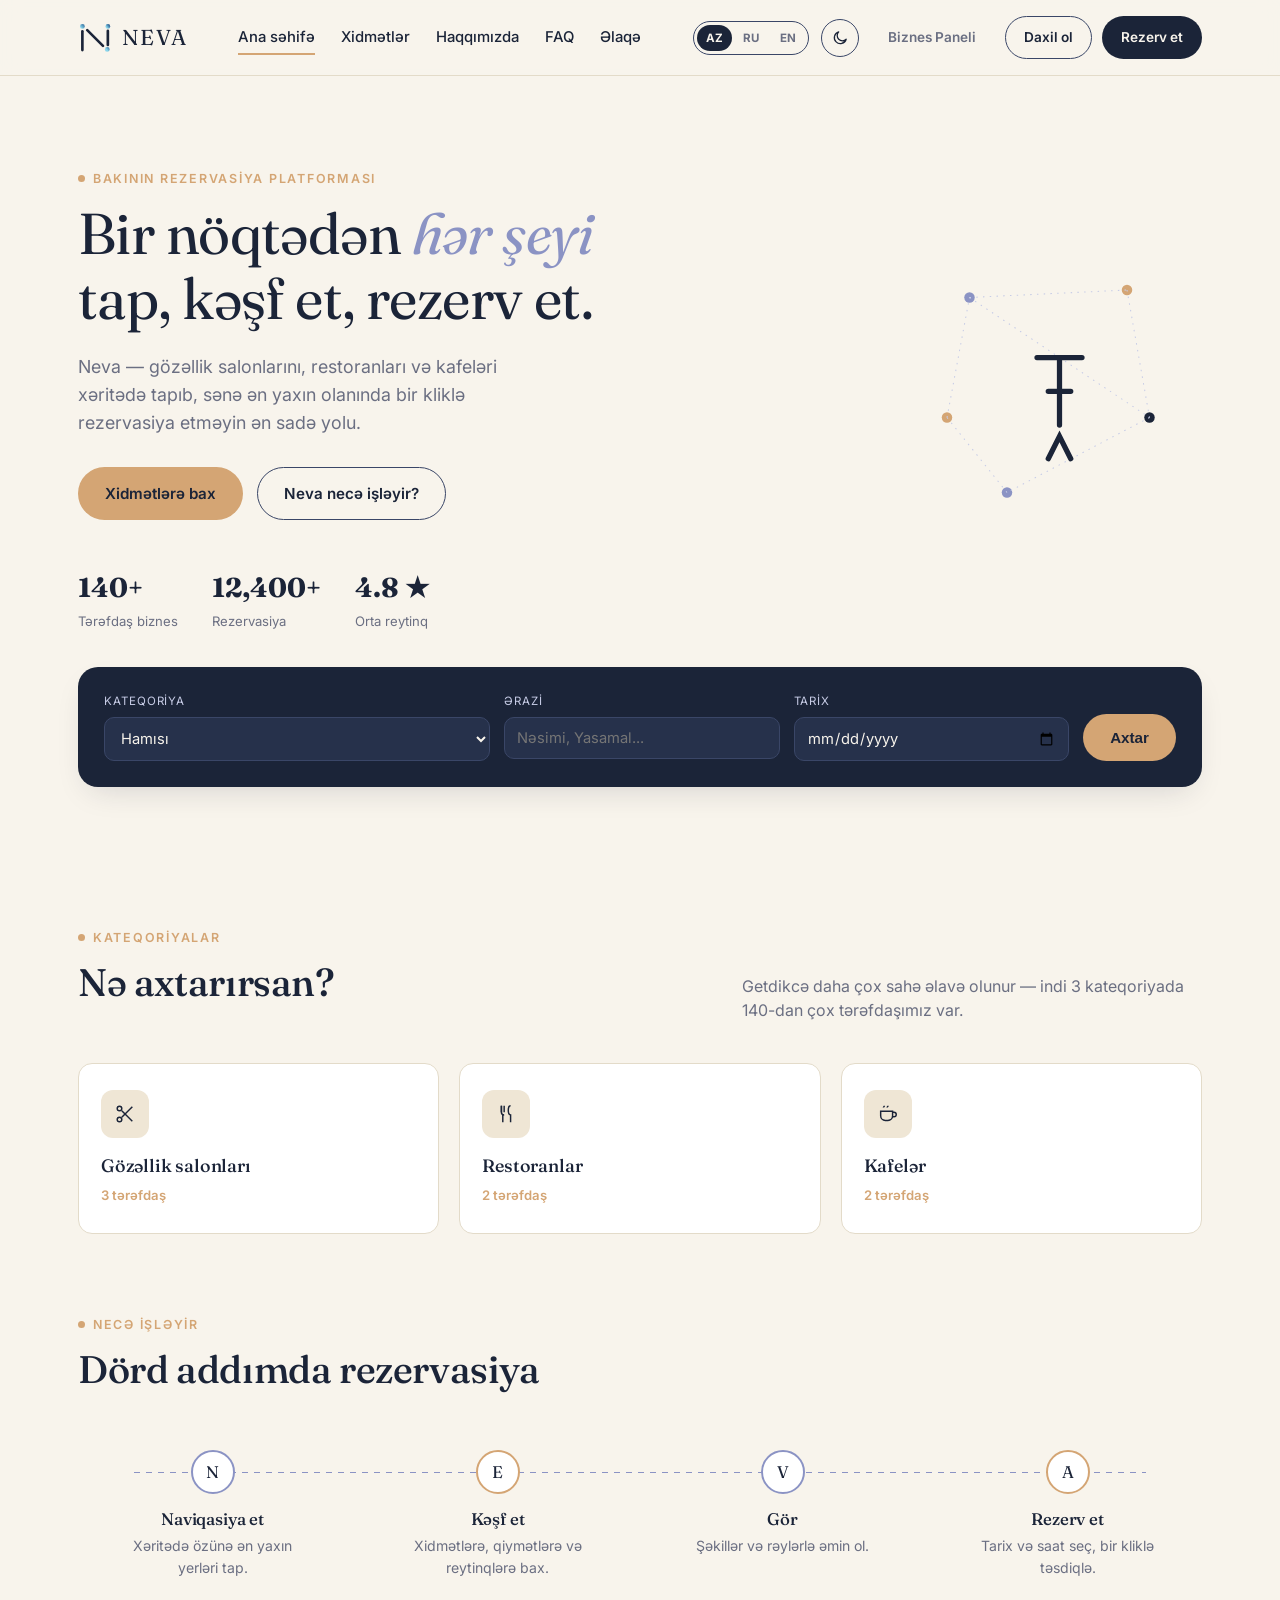
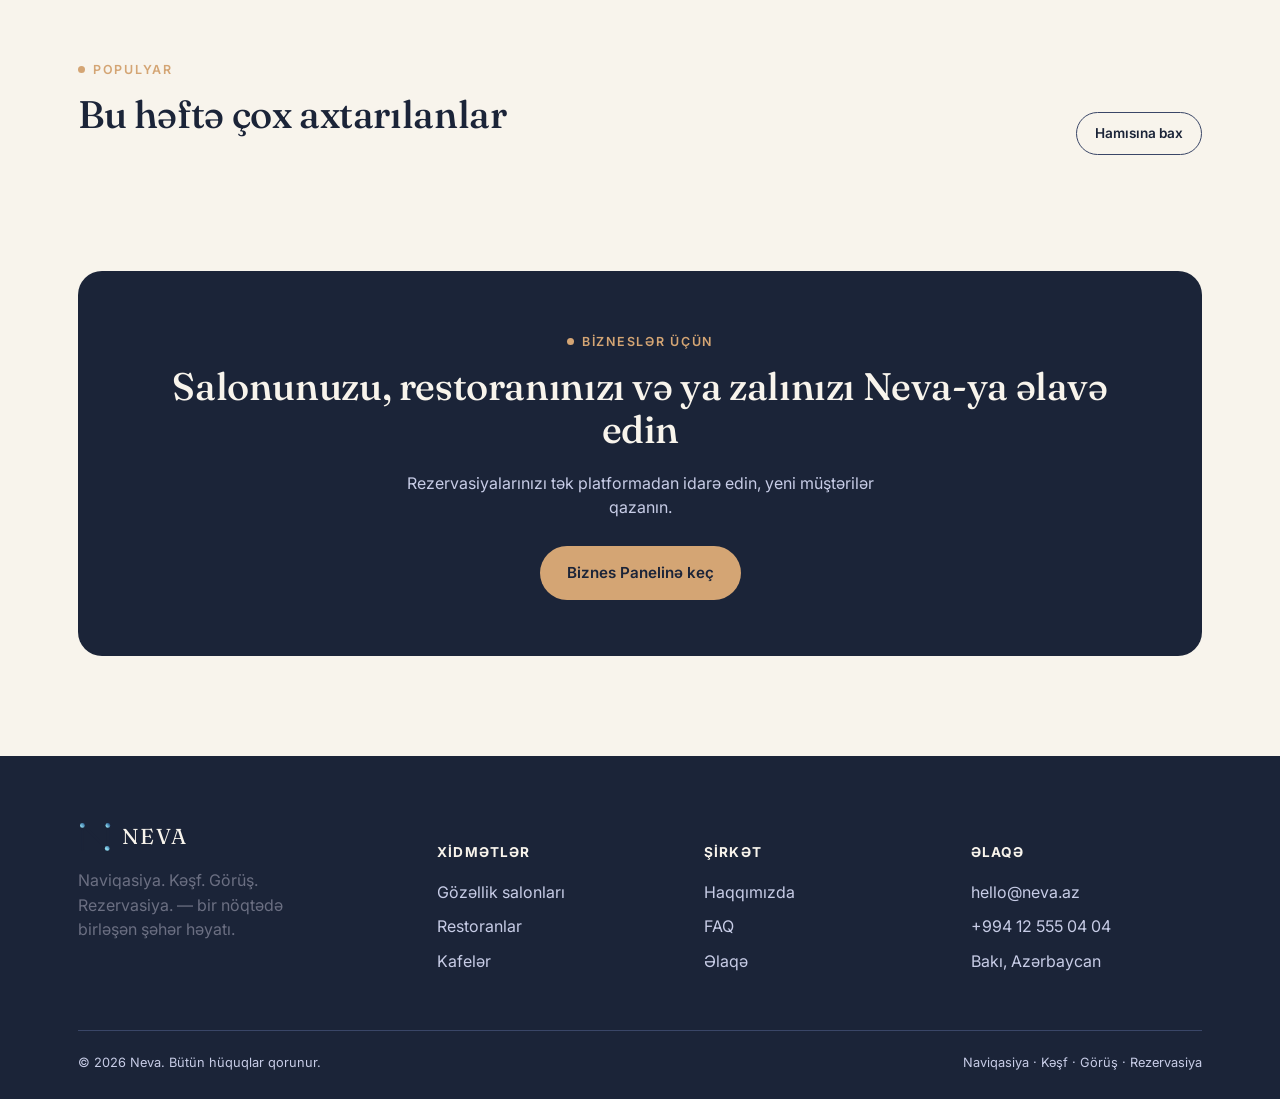
==== index.html @ 96205be0 "first commit" ====
<!DOCTYPE html>
<html lang="az">

<head>
  <meta charset="UTF-8">
  <meta name="viewport" content="width=device-width, initial-scale=1.0">
  <title>Neva — Naviqasiya. Kəşf. Görüş. Rezervasiya.</title>
  <link rel="icon" type="image/svg+xml" href="assets/favicon.svg">
  <script>(function () { try { var t = localStorage.getItem('neva_theme'); if (!t) { t = window.matchMedia && window.matchMedia('(prefers-color-scheme: dark)').matches ? 'dark' : 'light'; } document.documentElement.setAttribute('data-theme', t); } catch (e) { } })();</script>
  <link rel="stylesheet" href="css/style.css">
</head>

<body>

  <header class="site-header">
    <div class="nav">
      <a href="index.html" class="logo">
        <span class="logo-icon" data-neva-logo="34"></span>
        <span class="logo-word">NEVA</span>
      </a>
      <nav class="nav-links">
        <a href="index.html" data-i18n="nav.home">Ana səhifə</a>
        <a href="services.html" data-i18n="nav.services">Xidmətlər</a>
        <a href="about.html" data-i18n="nav.about">Haqqımızda</a>
        <a href="faq.html" data-i18n="nav.faq">FAQ</a>
        <a href="contact.html" data-i18n="nav.contact">Əlaqə</a>
        <div class="nav-extra">
          <a href="admin-login.html" data-i18n="nav.bizpanel">Biznes Paneli</a>
          <a href="customer-login.html" class="js-login-link" data-i18n="nav.login">Daxil ol</a>
          <div class="lang-switch lang-switch-mobile"></div>
        </div>
      </nav>
      <div class="nav-cta">
        <div class="lang-switch"></div>
        <button class="theme-toggle" type="button" aria-label="Tema dəyişdir" title="Tema dəyişdir"></button>
        <a href="admin-login.html" class="btn btn-ghost btn-sm" style="border-color:transparent;color:var(--ink-muted)"
          data-i18n="nav.bizpanel">Biznes Paneli</a>
        <a href="customer-login.html" id="nav-login-link" class="btn btn-ghost btn-sm" data-i18n="nav.login">Daxil
          ol</a>
        <a href="services.html" class="btn btn-primary btn-sm" data-i18n="nav.book">Rezerv et</a>
      </div>
      <button class="burger" aria-label="Menyu"><span></span><span></span><span></span></button>
    </div>
  </header>

  <section class="hero">
    <div class="container hero-grid">
      <div>
        <div class="eyebrow" data-i18n="home.eyebrow">Bakının rezervasiya platforması</div>
        <h1 data-i18n-html="home.title.html">Bir nöqtədən <em>hər şeyi</em> tap, kəşf et, rezerv et.</h1>
        <p class="lead" data-i18n="home.lead">Neva — gözəllik salonlarını, restoranları, kafeləri və idman mərkəzlərini
          xəritədə tapıb, sənə ən yaxın olanında bir kliklə rezervasiya etməyin ən sadə yolu.</p>
        <div class="hero-actions">
          <a href="services.html" class="btn btn-gold" data-i18n="home.cta1">Xidmətlərə bax</a>
          <a href="about.html" class="btn btn-ghost" data-i18n="home.cta2">Neva necə işləyir?</a>
        </div>
        <div class="trust-row">
          <div class="stat"><b>140+</b><span data-i18n="home.stat1">Tərəfdaş biznes</span></div>
          <div class="stat"><b>12,400+</b><span data-i18n="home.stat2">Rezervasiya</span></div>
          <div class="stat"><b>4.8 ★</b><span data-i18n="home.stat3">Orta reytinq</span></div>
        </div>
      </div>
      <div class="hero-art" aria-hidden="true">
        <svg viewBox="0 0 400 400" width="100%">
          <circle cx="90" cy="70" r="7" fill="#8B93C4" />
          <circle cx="300" cy="60" r="7" fill="#D4A574" />
          <circle cx="330" cy="230" r="7" fill="#1B2438" />
          <circle cx="140" cy="330" r="7" fill="#8B93C4" />
          <circle cx="60" cy="230" r="7" fill="#D4A574" />
          <g stroke="#C7CCE6" stroke-width="1.4" stroke-dasharray="2 7" fill="none">
            <line x1="90" y1="70" x2="300" y2="60" />
            <line x1="300" y1="60" x2="330" y2="230" />
            <line x1="330" y1="230" x2="140" y2="330" />
            <line x1="140" y1="330" x2="60" y2="230" />
            <line x1="60" y1="230" x2="90" y2="70" />
            <line x1="90" y1="70" x2="330" y2="230" />
          </g>
          <path d="M180 150 h60 M210 150 v90 M195 195 h30 M195 285 l15 -30 l15 30" stroke="#1B2438" stroke-width="7"
            fill="none" stroke-linecap="round" />
        </svg>
      </div>
    </div>

    <div class="container">
      <form class="search-panel" id="home-search-form">
        <div class="search-field">
          <label for="hs-category" data-i18n="search.category">Kateqoriya</label>
          <select id="hs-category">
            <option value="" data-i18n="search.categoryAll">Hamısı</option>
            <option value="salon">Gözəllik salonu</option>
            <option value="restaurant">Restoran</option>
            <option value="cafe">Kafe</option>
          </select>
        </div>
        <div class="search-field">
          <label for="hs-location" data-i18n="search.location">Ərazi</label>
          <input id="hs-location" type="text" placeholder="Nəsimi, Yasamal..."
            data-i18n-placeholder="search.locationPh">
        </div>
        <div class="search-field">
          <label for="hs-date" data-i18n="search.date">Tarix</label>
          <input id="hs-date" type="date">
        </div>
        <button type="submit" class="btn btn-gold" data-i18n="search.button">Axtar</button>
      </form>
    </div>
  </section>

  <section class="section">
    <div class="container">
      <div class="section-head">
        <div>
          <div class="eyebrow" data-i18n="cats.eyebrow">Kateqoriyalar</div>
          <h2 class="mt-0" data-i18n="cats.title">Nə axtarırsan?</h2>
        </div>
        <p data-i18n="cats.desc">Getdikcə daha çox sahə əlavə olunur — indi 3 kateqoriyada 140-dan çox tərəfdaşımız var.
        </p>
      </div>
      <div class="cat-grid" id="home-cat-grid"></div>
    </div>
  </section>

  <section class="section" style="padding-top:0">
    <div class="container">
      <div class="section-head">
        <div>
          <div class="eyebrow" data-i18n="steps.eyebrow">Necə işləyir</div>
          <h2 class="mt-0" data-i18n="steps.title">Dörd addımda rezervasiya</h2>
        </div>
      </div>
      <div class="steps fade-up">
        <div class="step">
          <div class="node">N</div>
          <h4 data-i18n="steps.1.h">Naviqasiya et</h4>
          <p data-i18n="steps.1.p">Xəritədə özünə ən yaxın yerləri tap.</p>
        </div>
        <div class="step">
          <div class="node">E</div>
          <h4 data-i18n="steps.2.h">Kəşf et</h4>
          <p data-i18n="steps.2.p">Xidmətlərə, qiymətlərə və reytinqlərə bax.</p>
        </div>
        <div class="step">
          <div class="node">V</div>
          <h4 data-i18n="steps.3.h">Gör</h4>
          <p data-i18n="steps.3.p">Şəkillər və rəylərlə əmin ol.</p>
        </div>
        <div class="step">
          <div class="node">A</div>
          <h4 data-i18n="steps.4.h">Rezerv et</h4>
          <p data-i18n="steps.4.p">Tarix və saat seç, bir kliklə təsdiqlə.</p>
        </div>
      </div>
    </div>
  </section>

  <section class="section" style="padding-top:0">
    <div class="container">
      <div class="section-head">
        <div>
          <div class="eyebrow">Populyar</div>
          <h2 class="mt-0" data-i18n="popular.title">Bu həftə çox axtarılanlar</h2>
        </div>
        <a href="services.html" class="btn btn-ghost btn-sm" data-i18n="popular.viewall">Hamısına bax</a>
      </div>
      <div class="biz-list" id="home-popular-list"></div>
    </div>
  </section>

  <section class="container">
    <div class="cta-band fade-up">
      <div class="eyebrow" style="justify-content:center" data-i18n="ctabiz.eyebrow">Bizneslər üçün</div>
      <h2 data-i18n="ctabiz.title">Salonunuzu, restoranınızı və ya zalınızı Neva-ya əlavə edin</h2>
      <p data-i18n="ctabiz.desc">Rezervasiyalarınızı tək platformadan idarə edin, yeni müştərilər qazanın.</p>
      <a href="admin-login.html" class="btn btn-gold" data-i18n="ctabiz.button">Biznes Panelinə keç</a>
    </div>
  </section>

  <footer class="site-footer">
    <div class="container">
      <div class="footer-grid">
        <div>
          <div class="footer-logo">
            <a href="index.html" class="logo">
              <span class="logo-icon" data-neva-logo="34"></span>
              <span class="logo-word">NEVA</span>
            </a>
          </div>
          <p style="max-width:260px" data-i18n="footer.tagline">Naviqasiya. Kəşf. Görüş. Rezervasiya. — bir nöqtədə
            birləşən şəhər həyatı.</p>
        </div>
        <div>
          <h5 data-i18n="footer.services">Xidmətlər</h5>
          <ul>
            <li><a href="services.html?cat=salon" data-i18n="footer.beauty">Gözəllik salonları</a></li>
            <li><a href="services.html?cat=restaurant" data-i18n="footer.restaurants">Restoranlar</a></li>
            <li><a href="services.html?cat=cafe" data-i18n="footer.cafes">Kafelər</a></li>
          </ul>
        </div>
        <div>
          <h5 data-i18n="footer.company">Şirkət</h5>
          <ul>
            <li><a href="about.html" data-i18n="nav.about">Haqqımızda</a></li>
            <li><a href="faq.html" data-i18n="nav.faq">FAQ</a></li>
            <li><a href="contact.html" data-i18n="nav.contact">Əlaqə</a></li>
          </ul>
        </div>
        <div>
          <h5 data-i18n="footer.contact">Əlaqə</h5>
          <ul>
            <li>hello@neva.az</li>
            <li>+994 12 555 04 04</li>
            <li>Bakı, Azərbaycan</li>
          </ul>
        </div>
      </div>
      <div class="footer-bottom">
        <span data-i18n="footer.rights">© 2026 Neva. Bütün hüquqlar qorunur.</span>
        <span data-i18n="footer.short">Naviqasiya · Kəşf · Görüş · Rezervasiya</span>
      </div>
    </div>
  </footer>

  <script src="js/data.js"></script>
  <script src="js/store.js"></script>
  <script src="js/i18n.js"></script>
  <script src="js/logo.js"></script>
  <script src="js/main.js"></script>
  <script>
    const catGrid = document.getElementById("home-cat-grid");
    const popularIds = ["b1", "r1", "c1", "f2"];

    function renderHomeDynamic() {
      catGrid.innerHTML = CATEGORIES.map(c => `
      <a class="cat-card fade-up in" href="services.html?cat=${c.id}">
        <div class="icon">${ICONS[c.icon]}</div>
        <h3>${c.label}</h3>
        <span class="count">${c.count} ${t('cats.partners')}</span>
      </a>`).join("");

      document.getElementById("home-popular-list").innerHTML = popularIds.map(id => {
        const b = getBusiness(id);
        return `
      <a class="biz-card fade-up in" href="business.html?id=${b.id}">
        <img class="thumb" src="${b.img}" alt="${b.name}">
        <div>
          <h3>${b.name}</h3>
          <div class="biz-meta">
            <span>${ICONS.pin} ${b.area}</span>
            <span>${ICONS.star} <span class="rating">${b.rating}</span> (${b.reviews})</span>
            <span>${b.price}</span>
          </div>
          <div class="tag-row">${b.tags.map(tag => `<span class="tag">${tag}</span>`).join("")}</div>
        </div>
        <div><span class="btn btn-ghost btn-sm">${t('biz.view')}</span></div>
      </a>`;
      }).join("");
    }
    renderHomeDynamic();
    document.addEventListener("neva-lang-changed", renderHomeDynamic);
  </script>
</body>

</html>
---- css/style.css ----
/* ============================================================
   NEVA — design tokens
   Navy #1B2438 / Navy-light #26314B / Lavender #8B93C4
   Gold #D4A574 / Cream #F8F4EC / Cream-dark #EFE7D8
   Display: Fraunces  ·  Body/UI: Inter
   Signature: the "constellation" dot-and-line motif from the
   logo — reused as dividers, list markers and map pins.
   ============================================================ */

@import url('https://fonts.googleapis.com/css2?family=Fraunces:ital,opsz,wght@0,9..144,300;0,9..144,400;0,9..144,500;0,9..144,600;1,9..144,400&family=Inter:wght@400;500;600;700&display=swap');

:root{
  --navy:#1B2438;
  --navy-light:#26314B;
  --navy-soft:#3A4667;
  --lavender:#8B93C4;
  --lavender-soft:#C7CCE6;
  --gold:#D4A574;
  --gold-soft:#E9CFA9;
  --cream:#F8F4EC;
  --cream-dark:#EFE6D5;
  --ink:#1B2438;
  --ink-muted:#6B6F82;
  --line:#E3DBC9;
  --radius:14px;
  --shadow:0 12px 32px -12px rgba(27,36,56,.18);
  --maxw:1180px;
  --card-bg:#fff;
  --header-bg:rgba(248,244,236,.88);
}

/* ============================================================
   DARK MODE — reuses the exact same brand palette above, just
   remapped: the page surfaces darken (cream → deep navy tones)
   while text lightens (ink → the same cream). Accent colors
   (navy bands, gold, lavender) are untouched on purpose so the
   brand reads identically in both modes.
   ============================================================ */
[data-theme="dark"]{
  --cream:#212B45;
  --cream-dark:#2B3654;
  --card-bg:#26314B;
  --ink:#F3F1E9;
  --ink-muted:#C7CCE6;
  --line:#3A4667;
  --header-bg:rgba(27,36,56,.86);
  --shadow:0 12px 32px -12px rgba(0,0,0,.45);
}

*{box-sizing:border-box;}
html{scroll-behavior:smooth;}
body{
  margin:0;
  background:var(--cream);
  color:var(--ink);
  font-family:'Inter',sans-serif;
  line-height:1.55;
  -webkit-font-smoothing:antialiased;
  transition:background-color .25s ease,color .25s ease;
}
img{max-width:100%;display:block;}
a{color:inherit;text-decoration:none;}
ul{list-style:none;margin:0;padding:0;}
h1,h2,h3,h4{
  font-family:'Fraunces',serif;
  font-weight:500;
  line-height:1.12;
  margin:0 0 .5em;
  letter-spacing:-.01em;
  color:var(--ink);
}
h1{font-size:clamp(2.2rem,4.5vw,3.6rem);font-weight:400;}
h2{font-size:clamp(1.7rem,3vw,2.5rem);}
h3{font-size:1.3rem;}
p{margin:0 0 1em;color:var(--ink-muted);}
.container{max-width:var(--maxw);margin:0 auto;padding:0 28px;}
.eyebrow{
  display:inline-flex;align-items:center;gap:8px;
  font-size:.78rem;letter-spacing:.14em;text-transform:uppercase;
  color:var(--gold);font-weight:600;margin-bottom:14px;
}
.eyebrow::before{content:"";width:7px;height:7px;border-radius:50%;background:var(--gold);}

/* ---------- buttons ---------- */
.btn{
  display:inline-flex;align-items:center;justify-content:center;gap:8px;
  padding:14px 26px;border-radius:999px;font-weight:600;font-size:.95rem;
  border:1px solid transparent;cursor:pointer;transition:.25s ease;white-space:nowrap;
}
.btn-primary{background:var(--navy);color:var(--cream);}
.btn-primary:hover{background:var(--navy-light);transform:translateY(-2px);}
.btn-gold{background:var(--gold);color:var(--navy);}
.btn-gold:hover{background:var(--gold-soft);transform:translateY(-2px);}
.btn-ghost{background:transparent;border-color:var(--navy-soft);color:var(--ink);}
.btn-ghost:hover{background:var(--navy);color:var(--cream);}
.btn-sm{padding:10px 18px;font-size:.85rem;}
.btn-block{width:100%;}
.btn:disabled{opacity:.5;cursor:not-allowed;transform:none;}

/* ---------- header ---------- */
.site-header{
  position:sticky;top:0;z-index:100;
  background:var(--header-bg);backdrop-filter:blur(10px);
  border-bottom:1px solid var(--line);
  transition:background-color .25s ease,border-color .25s ease;
}
.nav{display:flex;align-items:center;justify-content:space-between;padding:16px 28px;max-width:var(--maxw);margin:0 auto;}
.logo{display:flex;align-items:center;gap:10px;color:var(--ink);}
.logo-icon{display:flex;color:var(--ink);}
.logo svg{width:34px;height:34px;}
.logo-word{font-family:'Fraunces',serif;font-size:1.35rem;letter-spacing:.06em;color:var(--ink);}
.nav-links{display:flex;gap:26px;align-items:center;}
.nav-links a{
  font-size:.93rem;font-weight:500;color:var(--ink);position:relative;padding:4px 0;
}
.nav-links a::after{
  content:"";position:absolute;left:0;bottom:-2px;width:0;height:2px;background:var(--gold);
  transition:width .25s ease;
}
.nav-links a:hover::after,.nav-links a.active::after{width:100%;}
.nav-cta{display:flex;gap:10px;align-items:center;}
.theme-toggle{
  display:flex;align-items:center;justify-content:center;width:38px;height:38px;flex:0 0 auto;
  border-radius:50%;border:1px solid var(--navy-soft);background:transparent;color:var(--ink);
  cursor:pointer;transition:.2s ease;
}
.theme-toggle:hover{background:var(--navy);color:var(--cream);border-color:var(--navy);}
.burger{display:none;background:none;border:none;cursor:pointer;flex:0 0 auto;}
.burger span{display:block;width:24px;height:2px;background:var(--ink);margin:5px 0;}
.nav-extra{display:none;}

/* ---------- language switcher (AZ / RU / EN) ---------- */
.lang-switch{
  display:flex;align-items:center;gap:2px;border:1px solid var(--navy-soft);border-radius:999px;
  padding:3px;flex:0 0 auto;
}
.lang-switch button{
  border:none;background:none;cursor:pointer;color:var(--ink-muted);font-family:'Inter',sans-serif;
  font-size:.72rem;font-weight:700;letter-spacing:.02em;padding:6px 9px;border-radius:999px;transition:.2s ease;
}
.lang-switch button:hover{color:var(--ink);}
.lang-switch button.active{background:var(--navy);color:var(--cream);}
.lang-switch.lang-switch-mobile{display:flex;gap:8px;margin-top:6px;border:none;padding:0;}
.lang-switch-mobile button{
  border:1px solid var(--navy-soft);background:none;cursor:pointer;color:var(--ink-muted);
  font-family:'Inter',sans-serif;font-size:.78rem;font-weight:700;padding:8px 14px;border-radius:999px;
}
.lang-switch-mobile button.active{background:var(--navy);color:var(--cream);border-color:var(--navy);}

/* nav collapses to the burger menu earlier than the old 880px cut-off —
   at typical tablet / small-laptop widths (900–1180px) the full nav
   (5 links + business panel + login + book + theme + language) was
   tight enough to wrap awkwardly; 1060px gives it room to breathe. */
@media(max-width:1060px){
  .nav-links{
    position:fixed;inset:72px 0 0 0;background:var(--cream);flex-direction:column;
    align-items:flex-start;padding:32px;gap:22px;transform:translateY(-110%);transition:transform .3s ease;
    z-index:90;overflow-y:auto;
  }
  .nav-links.open{transform:translateY(0);}
  .burger{display:block;}
  .nav-cta .btn-ghost{display:none;}
  .nav-cta .lang-switch{display:none;}
  .nav-extra{
    display:flex;flex-direction:column;gap:16px;margin-top:8px;padding-top:22px;
    border-top:1px solid var(--line);width:100%;
  }
  .nav-extra a,.nav-extra .nav-extra-btn{font-size:.93rem;font-weight:600;color:var(--gold);}
}
@media(min-width:1061px){
  .nav-cta .lang-switch{margin-right:2px;}
}

/* ---------- constellation divider (signature element) ---------- */
.constellation{display:flex;align-items:center;gap:10px;margin:0 0 20px;}
.constellation .dot{width:8px;height:8px;border-radius:50%;background:var(--lavender);}
.constellation .dot.gold{background:var(--gold);}
.constellation .stroke{flex:0 0 46px;height:1px;background:linear-gradient(90deg,var(--lavender),var(--gold));}

/* ---------- hero ---------- */
.hero{position:relative;padding:88px 0 60px;overflow:hidden;}
.hero-grid{display:grid;grid-template-columns:1.05fr .95fr;gap:56px;align-items:center;}
.hero h1{margin-bottom:22px;}
.hero h1 em{font-style:italic;color:var(--lavender);}
.hero p.lead{font-size:1.12rem;max-width:480px;}
.hero-actions{display:flex;gap:14px;margin-top:30px;flex-wrap:wrap;}
.hero-art{position:relative;aspect-ratio:1/1;max-width:480px;justify-self:end;}
.trust-row{display:flex;gap:34px;margin-top:46px;flex-wrap:wrap;}
.trust-row .stat b{display:block;font-family:'Fraunces',serif;font-size:1.7rem;color:var(--ink);}
.trust-row .stat span{font-size:.82rem;color:var(--ink-muted);}

@media(max-width:900px){
  .hero-grid{grid-template-columns:1fr;}
  .hero-art{justify-self:center;order:-1;max-width:320px;}
}

/* ---------- search bar (home + services) ---------- */
.search-panel{
  background:var(--navy);border-radius:20px;padding:26px;display:grid;
  grid-template-columns:1.4fr 1fr 1fr auto;gap:14px;box-shadow:var(--shadow);
  margin-top:34px;position:relative;z-index:5;
}
.search-field{display:flex;flex-direction:column;gap:6px;}
.search-field label{font-size:.72rem;letter-spacing:.08em;text-transform:uppercase;color:var(--lavender-soft);}
.search-field select,.search-field input{
  background:var(--navy-light);border:1px solid var(--navy-soft);border-radius:10px;
  color:var(--cream);padding:11px 12px;font-family:'Inter',sans-serif;font-size:.92rem;
}
.search-field select:focus,.search-field input:focus{outline:2px solid var(--gold);}
.search-panel .btn{align-self:end;}
@media(max-width:820px){.search-panel{grid-template-columns:1fr 1fr;margin-top:26px;} .search-panel .btn{grid-column:1/-1;}}
@media(max-width:480px){.search-panel{grid-template-columns:1fr;}}

/* ---------- category cards ---------- */
.section{padding:76px 0;}
.section-head{display:flex;justify-content:space-between;align-items:flex-end;gap:20px;margin-bottom:40px;flex-wrap:wrap;}
.section-head p{max-width:460px;margin:0;}
.cat-grid{display:grid;grid-template-columns:repeat(3,1fr);gap:20px;}
.cat-card{
  background:var(--card-bg);border:1px solid var(--line);border-radius:var(--radius);padding:26px 22px;
  transition:.25s ease,background-color .25s ease;position:relative;overflow:hidden;
}
.cat-card:hover{transform:translateY(-6px);box-shadow:var(--shadow);border-color:transparent;}
.cat-card .icon{
  width:48px;height:48px;border-radius:12px;background:var(--cream-dark);
  display:flex;align-items:center;justify-content:center;margin-bottom:18px;color:var(--ink);
}
.cat-card h3{margin-bottom:6px;font-size:1.12rem;}
.cat-card .count{font-size:.82rem;color:var(--gold);font-weight:600;}
@media(max-width:900px){.cat-grid{grid-template-columns:repeat(2,1fr);}}
@media(max-width:520px){.cat-grid{grid-template-columns:1fr;}}

/* ---------- steps (Navigate / Explore / Vision / Appointment) ---------- */
.steps{display:flex;justify-content:space-between;position:relative;gap:16px;}
.steps::before{
  content:"";position:absolute;top:22px;left:5%;right:5%;height:1px;
  background:repeating-linear-gradient(90deg,var(--lavender) 0 6px,transparent 6px 12px);
}
.step{flex:1;text-align:center;position:relative;z-index:1;}
.step .node{
  width:44px;height:44px;border-radius:50%;background:var(--card-bg);border:2px solid var(--lavender);
  display:flex;align-items:center;justify-content:center;margin:0 auto 16px;color:var(--ink);
  font-family:'Fraunces',serif;font-size:1.05rem;
}
.step:nth-child(2) .node,.step:nth-child(4) .node{border-color:var(--gold);}
.step h4{font-family:'Fraunces',serif;font-size:1.05rem;margin-bottom:6px;color:var(--ink);}
.step p{font-size:.88rem;max-width:190px;margin:0 auto;}
@media(max-width:800px){.steps{flex-direction:column;} .steps::before{display:none;}}

/* ---------- business card / list ---------- */
.biz-card{
  display:grid;grid-template-columns:170px 1fr auto;gap:20px;background:var(--card-bg);
  border:1px solid var(--line);border-radius:var(--radius);padding:16px;align-items:center;
  transition:.2s ease;cursor:pointer;
}
.biz-card:hover{box-shadow:var(--shadow);border-color:transparent;}
.biz-card .thumb{width:100%;height:120px;border-radius:10px;object-fit:cover;background:var(--cream-dark);}
.biz-card h3{font-size:1.08rem;margin-bottom:4px;}
.biz-meta{display:flex;gap:14px;flex-wrap:wrap;font-size:.82rem;color:var(--ink-muted);margin-bottom:8px;}
.biz-meta span{display:flex;align-items:center;gap:5px;}
.tag-row{display:flex;gap:8px;flex-wrap:wrap;}
.tag{background:var(--cream-dark);color:var(--ink);font-size:.74rem;padding:4px 10px;border-radius:999px;font-weight:500;}
.rating{color:var(--gold);font-weight:700;}
@media(max-width:700px){.biz-card{grid-template-columns:1fr;} .biz-card .thumb{height:150px;}}

/* ---------- services layout with map ---------- */
.services-layout{display:grid;grid-template-columns:1fr 420px;gap:26px;align-items:start;}
.filters-bar{display:flex;gap:10px;flex-wrap:wrap;margin-bottom:22px;}
.filter-chip{
  padding:9px 16px;border-radius:999px;border:1px solid var(--line);background:var(--card-bg);
  font-size:.85rem;font-weight:500;cursor:pointer;transition:.2s;
}
.filter-chip.active,.filter-chip:hover{background:var(--navy);color:var(--cream);border-color:var(--navy);}
#map{height:640px;border-radius:var(--radius);border:1px solid var(--line);position:sticky;top:96px;overflow:hidden;box-shadow:var(--shadow);}
.biz-list{display:flex;flex-direction:column;gap:14px;}
@media(max-width:980px){
  .services-layout{grid-template-columns:1fr;}
  #map{height:340px;position:relative;top:0;order:-1;}
}

/* ---------- business detail ---------- */
.detail-hero{display:grid;grid-template-columns:1.5fr 1fr;gap:0;border-radius:20px;overflow:hidden;box-shadow:var(--shadow);}
.detail-hero img{height:100%;object-fit:cover;min-height:280px;}
.detail-hero .info{background:var(--navy);color:var(--cream);padding:34px;display:flex;flex-direction:column;justify-content:center;}
.detail-hero .info p{color:var(--lavender-soft);}
.detail-body{display:grid;grid-template-columns:1fr 340px;gap:40px;margin-top:48px;align-items:start;}
.svc-list-item{
  display:flex;justify-content:space-between;align-items:center;padding:18px 0;
  border-bottom:1px solid var(--line);gap:14px;
}
.svc-list-item:last-child{border-bottom:none;}
.svc-list-item .name{font-weight:600;color:var(--ink);}
.svc-list-item .dur{font-size:.82rem;color:var(--ink-muted);}
.svc-list-item .price{font-family:'Fraunces',serif;font-size:1.15rem;color:var(--ink);white-space:nowrap;}

.book-card{
  background:var(--card-bg);border:1px solid var(--line);border-radius:var(--radius);padding:24px;
  position:sticky;top:96px;box-shadow:var(--shadow);
}
.book-card h4{margin-bottom:16px;}
.book-card .field{margin-bottom:14px;}
.book-card label{display:block;font-size:.8rem;font-weight:600;color:var(--ink);margin-bottom:6px;}
.book-card select,.book-card input{
  width:100%;padding:11px 12px;border:1px solid var(--line);border-radius:10px;font-family:'Inter';font-size:.92rem;background:var(--cream);
}
.slots{display:grid;grid-template-columns:repeat(3,1fr);gap:8px;margin-top:6px;}
.slot{padding:9px 0;text-align:center;border:1px solid var(--line);border-radius:8px;font-size:.85rem;cursor:pointer;background:var(--card-bg);}
.slot.active{background:var(--navy);color:var(--cream);border-color:var(--navy);}
.slot.taken{opacity:.35;text-decoration:line-through;cursor:not-allowed;}
.book-summary{margin-top:16px;padding-top:16px;border-top:1px dashed var(--line);font-size:.9rem;}
.book-summary div{display:flex;justify-content:space-between;margin-bottom:6px;color:var(--ink-muted);}
.book-summary .total{color:var(--ink);font-weight:700;font-size:1.05rem;}

/* ---------- reviews ---------- */
.review{padding:18px 0;border-bottom:1px solid var(--line);}
.review-head{display:flex;justify-content:space-between;font-size:.85rem;color:var(--ink-muted);margin-bottom:6px;}
.review-head b{color:var(--ink);}

/* ---------- FAQ accordion ---------- */
.faq-item{border-bottom:1px solid var(--line);}
.faq-q{
  display:flex;justify-content:space-between;align-items:center;padding:22px 0;cursor:pointer;
  font-family:'Fraunces',serif;font-size:1.08rem;color:var(--ink);
}
.faq-q .plus{width:22px;height:22px;flex:0 0 auto;position:relative;}
.faq-q .plus::before,.faq-q .plus::after{content:"";position:absolute;background:var(--ink);}
.faq-q .plus::before{width:14px;height:2px;top:10px;left:4px;}
.faq-q .plus::after{width:2px;height:14px;top:4px;left:10px;transition:.25s;}
.faq-item.open .plus::after{transform:rotate(90deg);opacity:0;}
.faq-a{max-height:0;overflow:hidden;transition:max-height .3s ease;}
.faq-a p{padding-bottom:20px;margin:0;max-width:640px;}
.faq-cats{display:flex;gap:10px;flex-wrap:wrap;margin-bottom:30px;}

/* ---------- about ---------- */
.value-grid{display:grid;grid-template-columns:repeat(3,1fr);gap:22px;}
.value-card{background:var(--card-bg);border:1px solid var(--line);border-radius:var(--radius);padding:26px;}
.value-card .num{font-family:'Fraunces',serif;color:var(--lavender);font-size:1.6rem;margin-bottom:10px;}
.team-grid{display:grid;grid-template-columns:repeat(4,1fr);gap:20px;}
.team-card img{border-radius:var(--radius);aspect-ratio:1/1.05;object-fit:cover;margin-bottom:12px;}
.team-card h4{margin-bottom:2px;font-size:1rem;}
.team-card span{font-size:.82rem;color:var(--gold);font-weight:600;}
@media(max-width:900px){.value-grid{grid-template-columns:1fr;}.team-grid{grid-template-columns:repeat(2,1fr);}}

/* ---------- contact ---------- */
.contact-grid{display:grid;grid-template-columns:1fr 1fr;gap:50px;}
.contact-form .field{margin-bottom:18px;}
.contact-form label{display:block;font-size:.85rem;font-weight:600;margin-bottom:6px;color:var(--ink);}
.contact-form input,.contact-form textarea,.contact-form select{
  width:100%;padding:13px 14px;border:1px solid var(--line);border-radius:10px;font-family:'Inter';background:var(--card-bg);
}
.contact-info-card{background:var(--navy);color:var(--cream);border-radius:20px;padding:34px;}
.contact-info-card .row{display:flex;gap:14px;margin-bottom:22px;align-items:flex-start;}
.contact-info-card .row .ic{width:38px;height:38px;border-radius:10px;background:var(--navy-light);display:flex;align-items:center;justify-content:center;flex:0 0 auto;}
.contact-info-card h4{color:var(--cream);margin-bottom:2px;}
.contact-info-card p{color:var(--lavender-soft);margin:0;}
@media(max-width:880px){.contact-grid{grid-template-columns:1fr;}}

/* ---------- CTA band ---------- */
.cta-band{background:var(--navy);border-radius:24px;padding:56px;text-align:center;position:relative;overflow:hidden;}
.cta-band h2{color:var(--cream);}
.cta-band p{color:var(--lavender-soft);max-width:480px;margin:0 auto 26px;}

/* ---------- footer ---------- */
.site-footer{background:var(--navy);color:var(--lavender-soft);margin-top:100px;padding:64px 0 26px;}
.footer-grid{display:grid;grid-template-columns:1.4fr 1fr 1fr 1fr;gap:36px;margin-bottom:46px;}
.footer-grid h5{color:var(--cream);font-size:.85rem;letter-spacing:.08em;text-transform:uppercase;margin-bottom:16px;}
.footer-grid ul li{margin-bottom:10px;}
.footer-grid ul a:hover{color:var(--gold);}
.footer-logo{display:flex;gap:10px;align-items:center;margin-bottom:14px;color:var(--cream);}
.footer-logo .logo-word{color:var(--cream);}
.footer-bottom{border-top:1px solid var(--navy-soft);padding-top:22px;display:flex;justify-content:space-between;font-size:.8rem;flex-wrap:wrap;gap:10px;}
@media(max-width:800px){.footer-grid{grid-template-columns:1fr 1fr;}}

/* ---------- toast / modal ---------- */
.toast{
  position:fixed;bottom:26px;left:50%;transform:translateX(-50%) translateY(140%);
  background:var(--navy);color:var(--cream);padding:16px 26px;border-radius:12px;
  box-shadow:var(--shadow);z-index:999;transition:transform .35s ease;font-size:.92rem;
  display:flex;align-items:center;gap:10px;
}
.toast.show{transform:translateX(-50%) translateY(0);}
.toast .dot{width:8px;height:8px;border-radius:50%;background:var(--gold);}

.badge-soon{font-size:.7rem;background:var(--gold-soft);color:var(--navy);padding:2px 8px;border-radius:999px;font-weight:700;margin-left:6px;}

/* ---------- admin panel ---------- */
.admin-shell{display:grid;grid-template-columns:240px 1fr;min-height:100vh;}
.admin-side{background:var(--navy);color:var(--cream);padding:26px 18px;display:flex;flex-direction:column;position:sticky;top:0;height:100vh;}
.admin-side .logo{margin-bottom:12px;padding:0 8px;color:var(--cream);}
.admin-side .logo-word{color:var(--cream);}
.admin-side .lang-switch{border-color:rgba(255,255,255,.25);}
.admin-side .lang-switch button{color:var(--lavender-soft);}
.admin-side .lang-switch button.active{background:var(--gold);color:var(--navy);}
.admin-nav{display:flex;flex-direction:column;gap:4px;flex:1;}
.admin-nav button{
  display:flex;align-items:center;gap:12px;background:none;border:none;color:var(--lavender-soft);
  padding:12px 12px;border-radius:10px;font-size:.92rem;font-weight:500;cursor:pointer;text-align:left;width:100%;
  font-family:'Inter';transition:.2s;
}
.admin-nav button:hover{background:var(--navy-light);color:var(--cream);}
.admin-nav button.active{background:var(--gold);color:var(--navy);font-weight:700;}
.admin-biz-tag{font-size:.78rem;color:var(--lavender-soft);padding:0 8px 20px;border-bottom:1px solid var(--navy-soft);margin-bottom:16px;}
.admin-biz-tag b{display:block;color:var(--cream);font-size:.95rem;margin-bottom:2px;}
.admin-logout{margin-top:auto;padding:12px;font-size:.85rem;color:var(--lavender-soft);cursor:pointer;border-top:1px solid var(--navy-soft);padding-top:18px;}
.admin-logout:hover{color:var(--gold);}
.admin-main{padding:36px 40px;overflow-x:hidden;}
.admin-topbar{display:flex;justify-content:space-between;align-items:center;margin-bottom:30px;flex-wrap:wrap;gap:14px;}
.admin-panel{display:none;}
.admin-panel.active{display:block;}
.kpi-grid{display:grid;grid-template-columns:repeat(4,1fr);gap:18px;margin-bottom:36px;}
.kpi-card{background:var(--card-bg);border:1px solid var(--line);border-radius:var(--radius);padding:22px;}
.kpi-card .kpi-label{font-size:.78rem;text-transform:uppercase;letter-spacing:.06em;color:var(--ink-muted);margin-bottom:10px;}
.kpi-card .kpi-value{font-family:'Fraunces',serif;font-size:2rem;color:var(--ink);}
.admin-card{background:var(--card-bg);border:1px solid var(--line);border-radius:var(--radius);padding:26px;margin-bottom:24px;}
.admin-table{width:100%;border-collapse:collapse;}
.admin-table th{text-align:left;font-size:.76rem;text-transform:uppercase;letter-spacing:.06em;color:var(--ink-muted);padding:10px 12px;border-bottom:1px solid var(--line);}
.admin-table td{padding:14px 12px;border-bottom:1px solid var(--line);font-size:.92rem;vertical-align:middle;}
.admin-table tr:last-child td{border-bottom:none;}
.status-pill{font-size:.76rem;font-weight:700;padding:5px 12px;border-radius:999px;display:inline-block;}
.status-pending{background:#FBEBD0;color:#9C6B12;}
.status-confirmed{background:#DDEEDF;color:#26744A;}
.status-cancelled{background:#F5DADA;color:#A03A3A;}
.status-select{border:1px solid var(--line);border-radius:8px;padding:6px 8px;font-family:'Inter';font-size:.82rem;background:var(--cream);}
.svc-edit-row{display:grid;grid-template-columns:1fr 130px 110px auto;gap:12px;align-items:center;padding:12px 0;border-bottom:1px solid var(--line);}
.svc-edit-row.with-staff{grid-template-columns:1fr 1fr 100px 90px auto;}
.svc-edit-row:last-of-type{border-bottom:none;}
.svc-edit-row input{width:100%;padding:9px 10px;border:1px solid var(--line);border-radius:8px;font-family:'Inter';font-size:.88rem;background:var(--cream);}
.icon-btn{background:none;border:none;cursor:pointer;color:#A03A3A;font-size:1.2rem;line-height:1;padding:4px;}
.add-svc-form{display:grid;grid-template-columns:1fr 130px 110px auto;gap:12px;margin-top:16px;padding-top:16px;border-top:1px dashed var(--line);}
.add-svc-form.with-staff{grid-template-columns:1fr 1fr 130px 110px auto;}
.empty-state{padding:50px 20px;text-align:center;color:var(--ink-muted);}

/* ---------- admin: menu (café / restaurant) ---------- */
.menu-cat-select{padding:9px 10px;border:1px solid var(--line);border-radius:8px;font-family:'Inter';font-size:.88rem;background:var(--cream);color:var(--ink);}
.menu-grid{display:grid;grid-template-columns:repeat(auto-fill,minmax(220px,1fr));gap:16px;margin-top:18px;}
.menu-item-card{border:1px solid var(--line);border-radius:12px;padding:16px;background:var(--cream);display:flex;flex-direction:column;gap:10px;}
.menu-item-card.unavailable{opacity:.55;}
.menu-item-card .mi-top{display:flex;justify-content:space-between;align-items:flex-start;gap:8px;}
.menu-item-card .mi-cat{font-size:.72rem;text-transform:uppercase;letter-spacing:.05em;color:var(--ink-muted);background:var(--cream-dark);padding:3px 9px;border-radius:999px;}
.menu-item-card input.mi-name{font-family:'Fraunces',serif;font-size:1.02rem;border:none;background:transparent;padding:0;width:100%;color:var(--ink);}
.menu-item-card textarea.mi-desc{border:1px solid var(--line);border-radius:8px;padding:8px 10px;font-family:'Inter';font-size:.82rem;background:var(--card-bg);resize:vertical;min-height:44px;width:100%;}
.menu-item-card .mi-bottom{display:flex;justify-content:space-between;align-items:center;gap:10px;}
.menu-item-card .mi-price{display:flex;align-items:center;gap:4px;}
.menu-item-card input.mi-price{width:64px;padding:7px 8px;border:1px solid var(--line);border-radius:8px;font-family:'Inter';font-size:.88rem;background:var(--card-bg);}
.mi-avail-label{display:flex;align-items:center;gap:6px;font-size:.78rem;color:var(--ink-muted);cursor:pointer;}
.add-menu-form{display:grid;grid-template-columns:1.4fr 1fr 90px 1.4fr auto;gap:12px;margin-top:22px;padding-top:18px;border-top:1px dashed var(--line);}
.add-menu-form input,.add-menu-form select{padding:9px 10px;border:1px solid var(--line);border-radius:8px;font-family:'Inter';font-size:.88rem;background:var(--cream);}

/* ---------- public business page: menu section ---------- */
.menu-cat-block{margin-top:26px;}
.menu-cat-block h4{font-family:'Fraunces',serif;font-size:1.1rem;margin-bottom:6px;color:var(--ink);}
.menu-pub-item{display:flex;justify-content:space-between;gap:16px;padding:12px 0;border-bottom:1px solid var(--line);}
.menu-pub-item:last-child{border-bottom:none;}
.menu-pub-item .name{font-weight:600;color:var(--ink);}
.menu-pub-item .desc{font-size:.82rem;color:var(--ink-muted);margin-top:2px;}
.menu-pub-item .price{font-family:'Fraunces',serif;font-size:1.05rem;color:var(--ink);white-space:nowrap;}
@media(max-width:900px){
  .admin-shell{grid-template-columns:1fr;}
  .admin-side{position:relative;height:auto;flex-direction:row;overflow-x:auto;align-items:center;}
  .admin-side .logo{margin-bottom:0;}
  .admin-biz-tag{display:none;}
  .admin-nav{flex-direction:row;}
  .admin-logout{margin-top:0;border-top:none;padding-top:0;}
  .kpi-grid{grid-template-columns:1fr 1fr;}
  .admin-main{padding:22px;}
  .svc-edit-row,.add-svc-form,.svc-edit-row.with-staff,.add-svc-form.with-staff{grid-template-columns:1fr;}
  .add-menu-form{grid-template-columns:1fr;}
}

/* ============================================================
   RESPONSIVE — general pass (mobile-first fixes for every page)
   ============================================================ */

/* business detail page: stack hero + booking sidebar on tablets/phones */
@media(max-width:960px){
  .detail-hero{grid-template-columns:1fr;}
  .detail-hero img{min-height:220px;}
  .detail-body{grid-template-columns:1fr;gap:32px;}
  .book-card{position:static;order:-1;}
}

/* smaller container padding + section spacing on phones */
@media(max-width:600px){
  .container{padding:0 18px;}
  .section{padding:52px 0;}
  .hero{padding:56px 0 40px;}
  .cta-band{padding:36px 22px;}
  .search-panel{padding:18px;border-radius:16px;}
  .detail-hero .info{padding:24px;}
  .login-card{padding:30px 24px;}
  .trust-row{gap:22px;}
  .hero-actions{gap:10px;}
  .hero-actions .btn{flex:1 1 auto;justify-content:center;}
}

/* nav: don't let CTA buttons wrap awkwardly on very narrow phones */
@media(max-width:400px){
  .nav-cta .btn{padding:10px 14px;font-size:.82rem;}
  .logo-word{font-size:1.15rem;}
}

/* svc list rows + reviews: keep price from crowding the name on phones */
@media(max-width:480px){
  .svc-list-item{flex-wrap:wrap;}
  .svc-list-item .price{margin-left:auto;}
  .biz-meta{gap:8px;}
  .slots{grid-template-columns:repeat(2,1fr);}
}

/* admin: KPI cards to a single column, table gets horizontal scroll instead of squeezing */
@media(max-width:560px){
  .kpi-grid{grid-template-columns:1fr;}
  .admin-card{padding:18px;}
  .admin-table{display:block;overflow-x:auto;white-space:nowrap;}
  .admin-topbar{flex-direction:column;align-items:flex-start;}
}

/* footer: single column on small phones */
@media(max-width:480px){
  .footer-grid{grid-template-columns:1fr;}
  .footer-bottom{flex-direction:column;align-items:flex-start;}
}

/* account page: profile card + reservations list */
.acc-grid{display:grid;grid-template-columns:320px 1fr;gap:26px;align-items:start;}
@media(max-width:760px){
  .acc-grid{grid-template-columns:1fr;}
}

/* mobile burger menu: extra login/business links look like real buttons, not plain text */
.nav-extra-btn{
  background:none;border:none;padding:0;text-align:left;font:inherit;cursor:pointer;
  font-size:.93rem;font-weight:600;color:var(--gold);
}

/* business login/register tabs (admin-login.html, customer-login.html) */
.login-wrap{min-height:100vh;min-height:100svh;display:flex;align-items:center;justify-content:center;padding:40px 20px;background:var(--navy);}
.login-card{width:100%;max-width:420px;background:var(--cream);border-radius:20px;padding:38px 34px;box-shadow:0 24px 60px -20px rgba(0,0,0,.5);}
.login-card .logo{justify-content:center;margin-bottom:22px;color:var(--ink);}
.tabs{display:flex;background:var(--cream-dark);border-radius:10px;padding:4px;margin-bottom:24px;}
.tabs button{
  flex:1;padding:10px;border:none;background:none;border-radius:8px;font-weight:600;font-size:.88rem;
  color:var(--ink-muted);cursor:pointer;transition:.2s ease;
}
.tabs button.active{background:var(--navy);color:var(--cream);}
.login-field{margin-bottom:14px;}
.login-field label{display:block;font-size:.82rem;font-weight:600;margin-bottom:6px;color:var(--ink);}
.login-field input,.login-field select{
  width:100%;padding:12px 13px;border:1px solid var(--line);border-radius:10px;
  font-family:'Inter',sans-serif;font-size:.92rem;background:var(--card-bg);color:var(--ink);
}
.login-error{background:#F6DEDE;color:#8A2E2E;font-size:.82rem;padding:10px 12px;border-radius:8px;margin-bottom:14px;display:none;}
[data-theme="dark"] .login-error{background:#4A2323;color:#F4B8B8;}
.demo-note{background:var(--cream-dark);color:var(--ink);font-size:.8rem;padding:12px 14px;border-radius:10px;margin-top:18px;line-height:1.5;}
.login-switch{text-align:center;font-size:.85rem;color:var(--ink-muted);margin-top:16px;}
.login-switch a{color:var(--gold);font-weight:600;}

/* about page value/team grids collapse fully on phones (900px query already
   goes to 2-col team grid; tighten further below 520px) */
@media(max-width:520px){
  .team-grid{grid-template-columns:1fr;}
}

/* hide sticky map's fixed height override on very short viewports so it
   never eats the whole screen on a phone in landscape-ish proportions */
@media(max-width:600px){
  #map{height:280px;}
}

/* utility */
.mt-0{margin-top:0;}
.text-center{text-align:center;}
.fade-up{opacity:0;transform:translateY(16px);transition:opacity .6s ease,transform .6s ease;}
.fade-up.in{opacity:1;transform:none;}
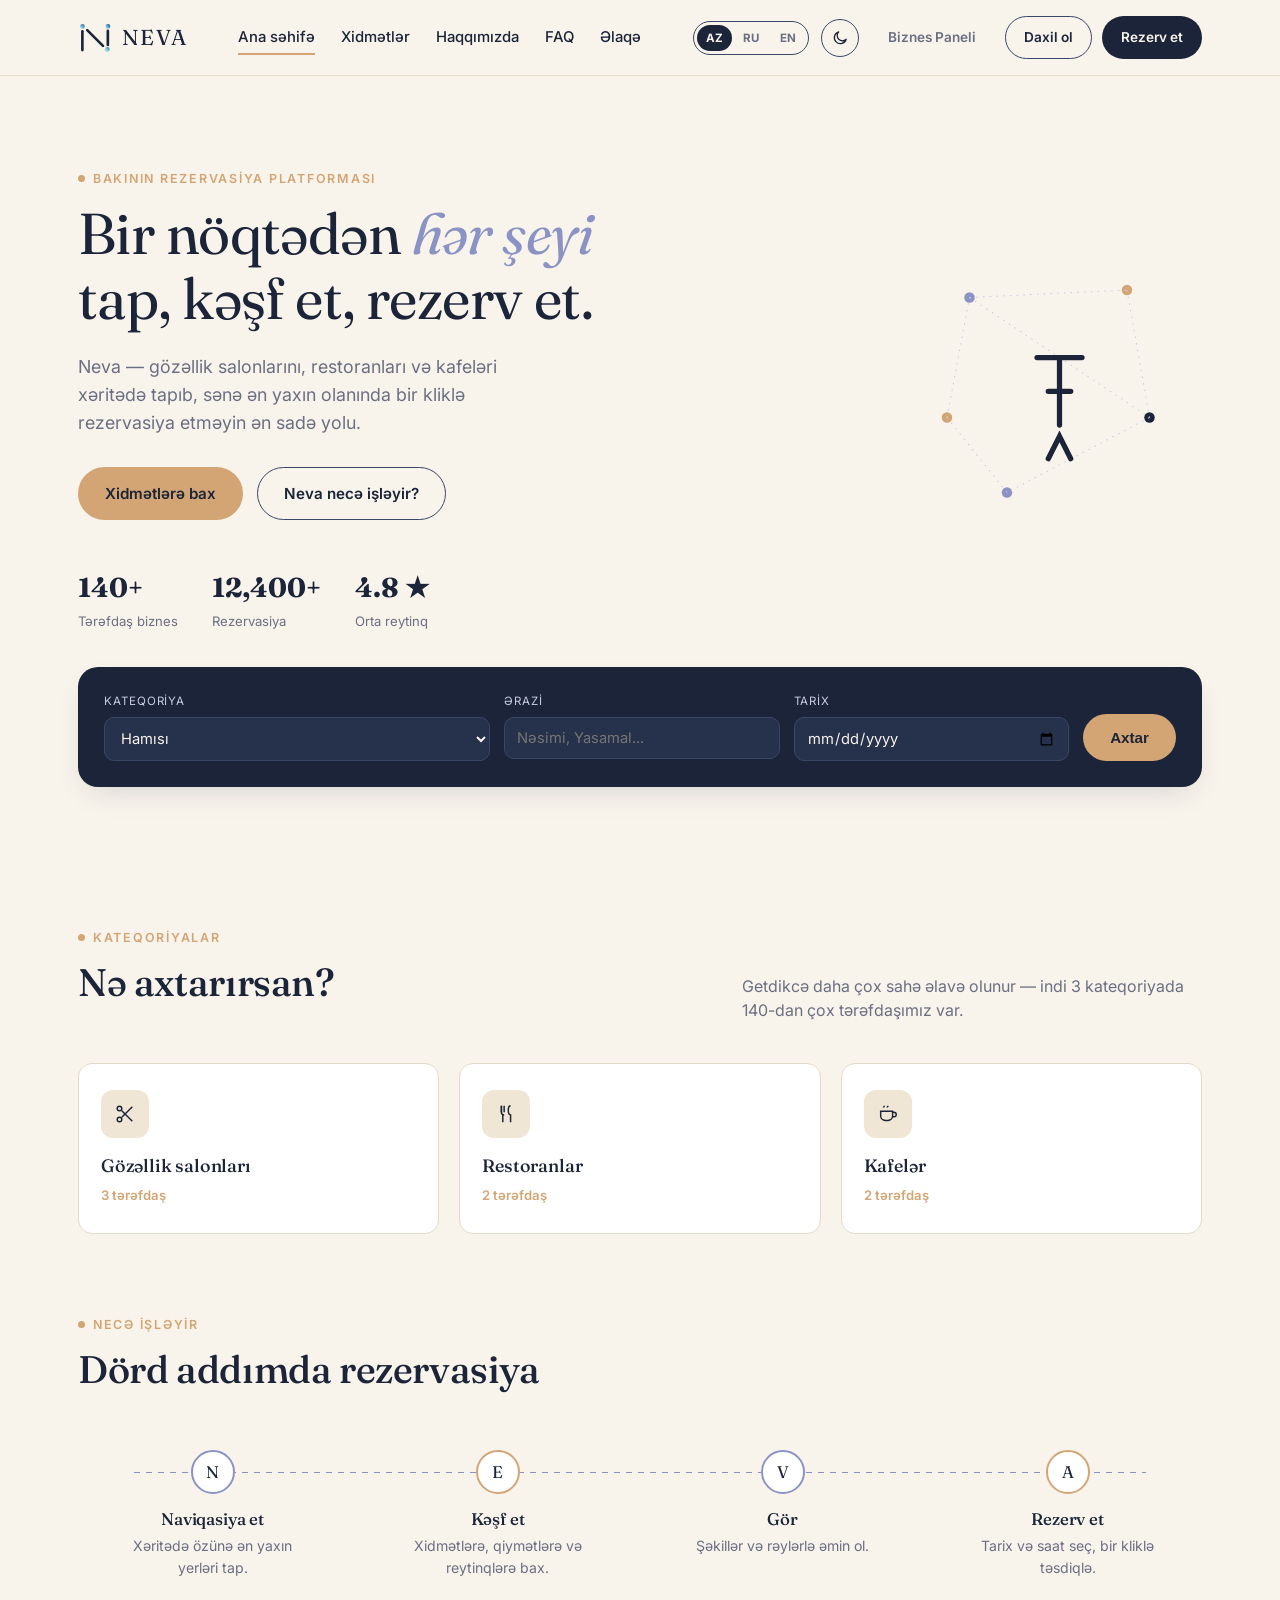
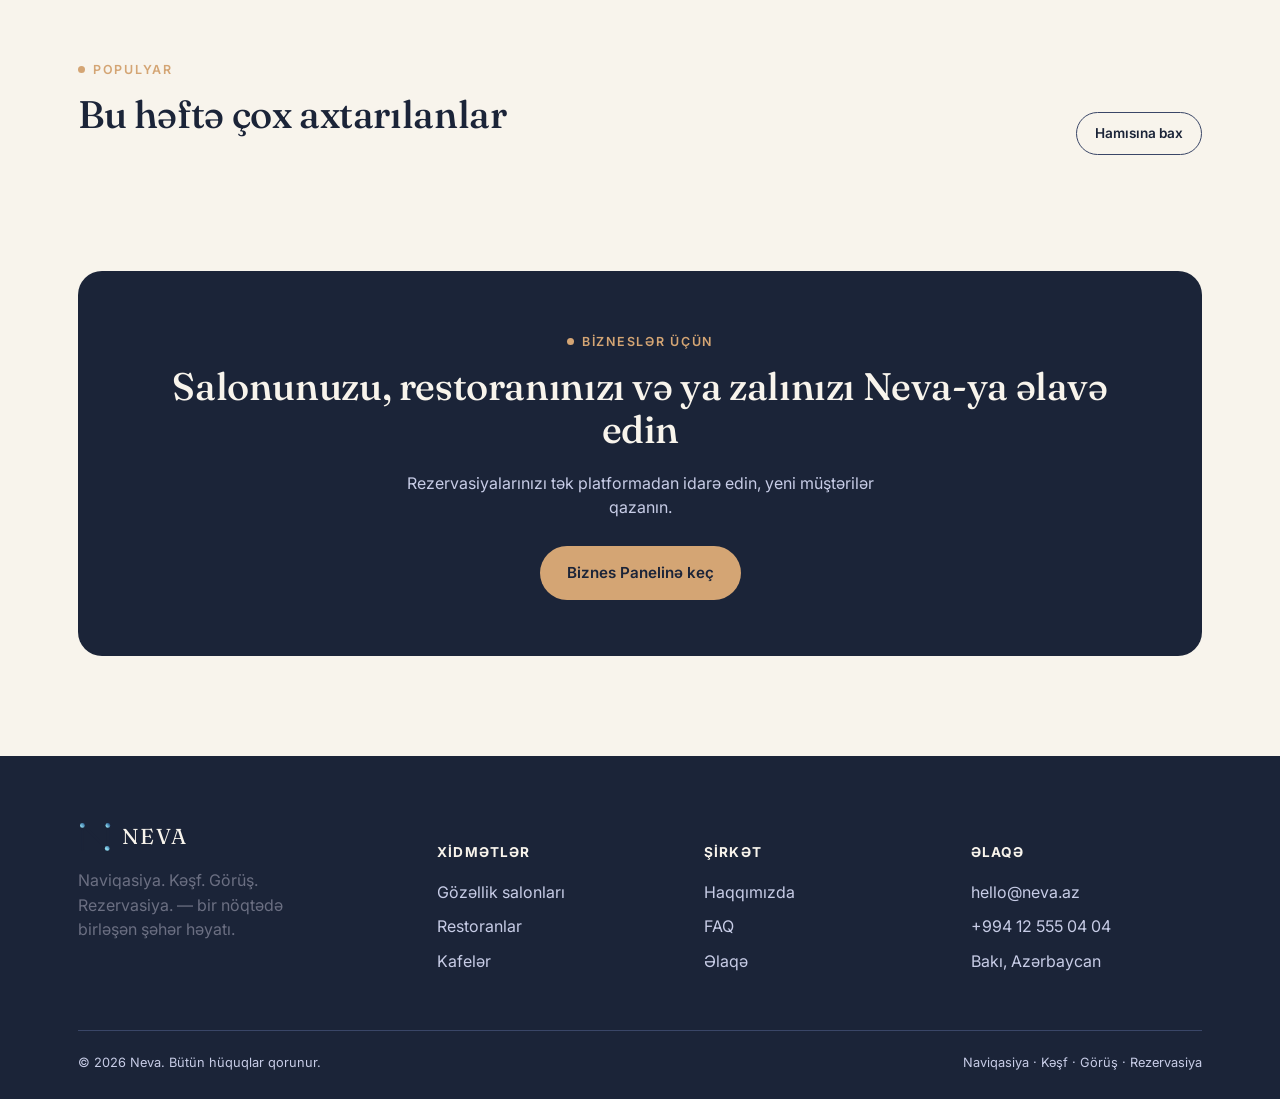
==== commit 6491fd68: "header" ====
--- a/index.html
+++ b/index.html
@@ -18,7 +18,7 @@
         <span class="logo-icon" data-neva-logo="34"></span>
         <span class="logo-word">NEVA</span>
       </a>
-      <nav class="nav-links">
+      <nav class="nav-links" id="primary-nav">
         <a href="index.html" data-i18n="nav.home">Ana səhifə</a>
         <a href="services.html" data-i18n="nav.services">Xidmətlər</a>
         <a href="about.html" data-i18n="nav.about">Haqqımızda</a>
@@ -27,6 +27,7 @@
         <div class="nav-extra">
           <a href="admin-login.html" data-i18n="nav.bizpanel">Biznes Paneli</a>
           <a href="customer-login.html" class="js-login-link" data-i18n="nav.login">Daxil ol</a>
+          <a href="services.html" class="btn btn-primary nav-book-mobile" data-i18n="nav.book">Rezerv et</a>
           <div class="lang-switch lang-switch-mobile"></div>
         </div>
       </nav>
@@ -39,7 +40,7 @@
           ol</a>
         <a href="services.html" class="btn btn-primary btn-sm" data-i18n="nav.book">Rezerv et</a>
       </div>
-      <button class="burger" aria-label="Menyu"><span></span><span></span><span></span></button>
+      <button class="burger" type="button" aria-label="Menyu" aria-expanded="false" aria-controls="primary-nav"><span></span><span></span><span></span></button>
     </div>
   </header>
 
--- a/css/style.css
+++ b/css/style.css
@@ -100,9 +100,16 @@
 /* ---------- header ---------- */
 .site-header{
   position:sticky;top:0;z-index:100;
-  background:var(--header-bg);backdrop-filter:blur(10px);
   border-bottom:1px solid var(--line);
-  transition:background-color .25s ease,border-color .25s ease;
+  transition:border-color .25s ease;
+}
+/* blur pseudo-elementdədir: header-in özündə backdrop-filter
+   fixed menyunu header-in içinə "hapsedir" */
+.site-header::before{
+  content:"";position:absolute;inset:0;z-index:-1;
+  background:var(--header-bg);
+  -webkit-backdrop-filter:blur(10px);backdrop-filter:blur(10px);
+  transition:background-color .25s ease;
 }
 .nav{display:flex;align-items:center;justify-content:space-between;padding:16px 28px;max-width:var(--maxw);margin:0 auto;}
 .logo{display:flex;align-items:center;gap:10px;color:var(--ink);}
@@ -125,8 +132,25 @@
   cursor:pointer;transition:.2s ease;
 }
 .theme-toggle:hover{background:var(--navy);color:var(--cream);border-color:var(--navy);}
-.burger{display:none;background:none;border:none;cursor:pointer;flex:0 0 auto;}
-.burger span{display:block;width:24px;height:2px;background:var(--ink);margin:5px 0;}
+.burger{
+  display:none;position:relative;width:44px;height:44px;margin-right:-8px;flex:0 0 auto;
+  background:none;border:none;border-radius:12px;cursor:pointer;color:var(--ink);
+  -webkit-tap-highlight-color:transparent;
+}
+.burger span{
+  position:absolute;left:11px;width:22px;height:2px;margin:0;border-radius:2px;background:currentColor;
+  transition:top .3s ease,transform .3s ease,opacity .2s ease;
+}
+.burger span:nth-child(1){top:14px;}
+.burger span:nth-child(2){top:21px;}
+.burger span:nth-child(3){top:28px;}
+/* açıq vəziyyət: 3 xətt X-ə çevrilir */
+.burger.is-open span:nth-child(1){top:21px;transform:rotate(45deg);}
+.burger.is-open span:nth-child(2){opacity:0;}
+.burger.is-open span:nth-child(3){top:21px;transform:rotate(-45deg);}
+.burger:focus-visible,.theme-toggle:focus-visible,.nav-links a:focus-visible,.nav-extra-btn:focus-visible{
+  outline:2px solid var(--gold);outline-offset:2px;border-radius:8px;
+}
 .nav-extra{display:none;}
 
 /* ---------- language switcher (AZ / RU / EN) ---------- */
@@ -152,21 +176,45 @@
    (5 links + business panel + login + book + theme + language) was
    tight enough to wrap awkwardly; 1060px gives it room to breathe. */
 @media(max-width:1060px){
+  .nav{padding:12px 20px;gap:8px;}
+  .nav-cta{margin-left:auto;}
+  .nav-cta .btn,.nav-cta .lang-switch{display:none;}  /* menyunun içinə keçir */
+  .burger{display:block;}
+
+  /* header-in altından tam ekran panel */
   .nav-links{
-    position:fixed;inset:72px 0 0 0;background:var(--cream);flex-direction:column;
-    align-items:flex-start;padding:32px;gap:22px;transform:translateY(-110%);transition:transform .3s ease;
-    z-index:90;overflow-y:auto;
+    position:fixed;top:var(--header-h,68px);left:0;right:0;bottom:0;z-index:90;
+    flex-direction:column;align-items:stretch;gap:0;
+    padding:8px 20px calc(28px + env(safe-area-inset-bottom,0px));
+    background:var(--cream);overflow-y:auto;overscroll-behavior:contain;
+    opacity:0;visibility:hidden;transform:translateY(-8px);
+    transition:opacity .25s ease,transform .25s ease,visibility 0s linear .25s;
   }
-  .nav-links.open{transform:translateY(0);}
-  .burger{display:block;}
-  .nav-cta .btn-ghost{display:none;}
-  .nav-cta .lang-switch{display:none;}
-  .nav-extra{
-    display:flex;flex-direction:column;gap:16px;margin-top:8px;padding-top:22px;
-    border-top:1px solid var(--line);width:100%;
+  .nav-links.open{opacity:1;visibility:visible;transform:none;transition-delay:0s;}
+
+  .nav-links > a{
+    display:flex;align-items:center;min-height:54px;padding:14px 4px;
+    font-size:1.08rem;font-weight:600;border-bottom:1px solid var(--line);
   }
-  .nav-extra a,.nav-extra .nav-extra-btn{font-size:.93rem;font-weight:600;color:var(--gold);}
-}
+  .nav-links a::after{display:none;}
+  .nav-links > a.active{color:var(--gold);}
+
+  .nav-extra{display:flex;flex-direction:column;gap:12px;margin-top:24px;width:100%;}
+  .nav-links .nav-extra a:not(.btn),.nav-links .nav-extra .nav-extra-btn{
+    display:flex;align-items:center;justify-content:center;min-height:48px;padding:12px 16px;
+    font-size:.98rem;font-weight:600;color:var(--ink);background:var(--card-bg);
+    border:1px solid var(--line);border-radius:12px;width:100%;text-align:center;
+  }
+  .nav-links .nav-extra a.btn-primary{
+    min-height:50px;padding:14px 20px;font-size:1rem;font-weight:600;color:var(--cream);
+  }
+  .lang-switch.lang-switch-mobile{justify-content:center;margin-top:10px;}
+}
+@media(prefers-reduced-motion:reduce){
+  .nav-links,.burger span{transition:none;}
+}
+/* menyu açıqdırsa arxa səhifə sürüşməsin */
+html.nav-open,html.nav-open body{overflow:hidden;}
 @media(min-width:1061px){
   .nav-cta .lang-switch{margin-right:2px;}
 }
@@ -495,7 +543,6 @@
 
 /* nav: don't let CTA buttons wrap awkwardly on very narrow phones */
 @media(max-width:400px){
-  .nav-cta .btn{padding:10px 14px;font-size:.82rem;}
   .logo-word{font-size:1.15rem;}
 }
 
